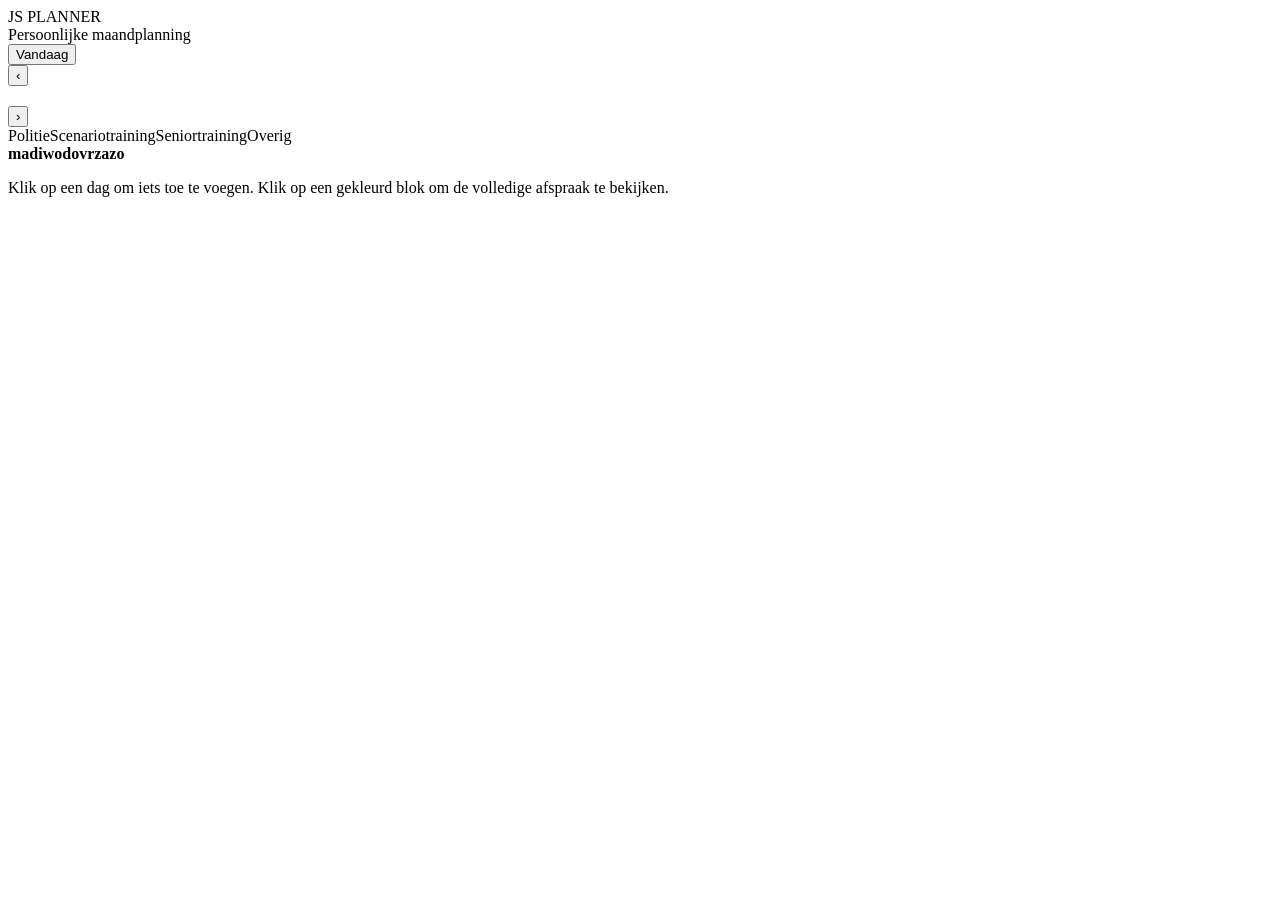
==== index.html @ b54efca0 "Bouw eerste versie JS Planner" ====
<!doctype html>
<html lang="nl">
<head>
<meta charset="utf-8"><meta name="viewport" content="width=device-width,initial-scale=1,viewport-fit=cover">
<meta name="theme-color" content="#102a43"><title>JS Planner</title>
<link rel="manifest" href="manifest.webmanifest"><link rel="stylesheet" href="style.css">
</head>
<body>
<header><div><div class="brand">JS <span>PLANNER</span></div><div class="sub">Persoonlijke maandplanning</div></div><button id="today">Vandaag</button></header>
<main>
<section class="toolbar"><button id="prev" aria-label="Vorige maand">‹</button><h1 id="month"></h1><button id="next" aria-label="Volgende maand">›</button></section>
<section class="legend"><span><i class="police"></i>Politie</span><span><i class="scenario"></i>Scenariotraining</span><span><i class="senior"></i>Seniortraining</span><span><i class="other"></i>Overig</span></section>
<div class="week"><b>ma</b><b>di</b><b>wo</b><b>do</b><b>vr</b><b>za</b><b>zo</b></div>
<section id="calendar" class="calendar"></section>
<p class="hint">Klik op een dag om iets toe te voegen. Klik op een gekleurd blok om de volledige afspraak te bekijken.</p>
</main>
<dialog id="editor"><form method="dialog" id="form"><div class="modal-head"><div><small id="editorLabel">PLANNING</small><h2 id="dateTitle"></h2></div><button class="close" value="cancel" aria-label="Sluiten">×</button></div>
<input type="hidden" id="eventId"><label>Activiteit<select id="activity" required></select></label>
<div class="row"><label>Begintijd<input id="start" type="time"></label><label>Eindtijd<input id="end" type="time"></label></div>
<label>Locatie / organisatie<input id="location" placeholder="Optioneel"></label><label>Notities<textarea id="notes" rows="3" placeholder="Optioneel"></textarea></label>
<div class="actions"><button type="button" id="delete" class="danger">Verwijderen</button><span></span><button value="cancel" class="secondary">Annuleren</button><button type="submit" id="save">Opslaan</button></div></form></dialog>
<script src="app.js"></script>
</body></html>
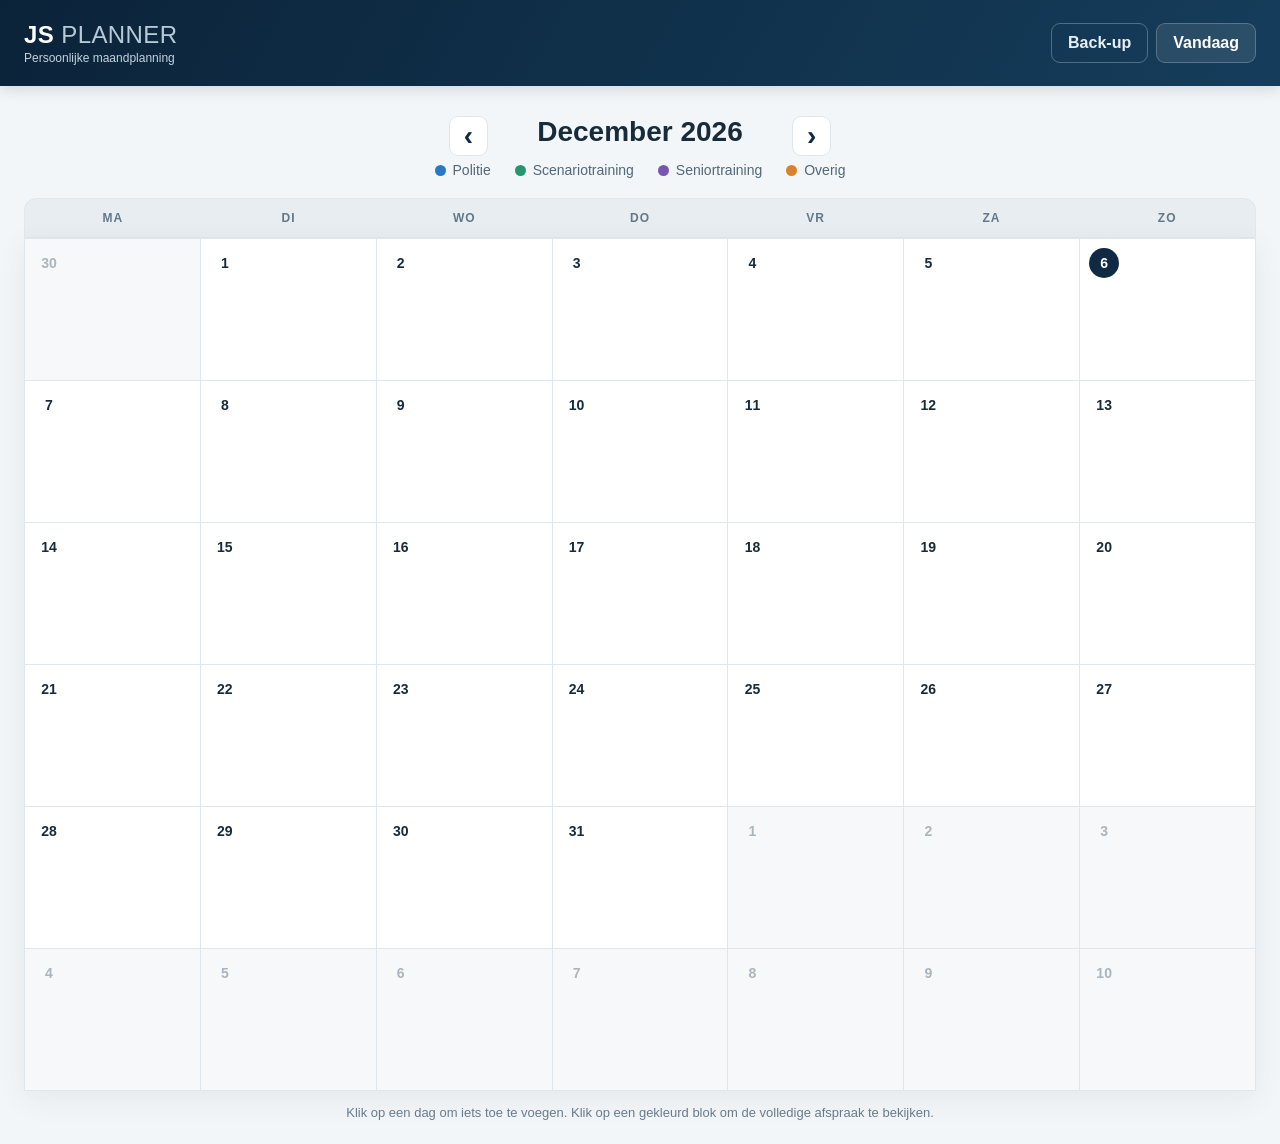
==== commit fa66cee2: "Fix annuleren/sluiten-knoppen, PWA-iconen, service worker en back-upfunctie - Annuleren en x sloegen" ====
--- a/index.html
+++ b/index.html
@@ -3,10 +3,15 @@
 <head>
 <meta charset="utf-8"><meta name="viewport" content="width=device-width,initial-scale=1,viewport-fit=cover">
 <meta name="theme-color" content="#102a43"><title>JS Planner</title>
-<link rel="manifest" href="manifest.webmanifest"><link rel="stylesheet" href="style.css">
+<link rel="manifest" href="manifest.webmanifest">
+<link rel="icon" href="icon-192.png" sizes="192x192" type="image/png">
+<link rel="apple-touch-icon" href="icon-192.png">
+<meta name="apple-mobile-web-app-capable" content="yes">
+<meta name="apple-mobile-web-app-title" content="Planner">
+<link rel="stylesheet" href="style.css">
 </head>
 <body>
-<header><div><div class="brand">JS <span>PLANNER</span></div><div class="sub">Persoonlijke maandplanning</div></div><button id="today">Vandaag</button></header>
+<header><div><div class="brand">JS <span>PLANNER</span></div><div class="sub">Persoonlijke maandplanning</div></div><div class="head-actions"><button id="backup" class="ghost" title="Back-up maken of terugzetten">Back-up</button><button id="today">Vandaag</button></div></header>
 <main>
 <section class="toolbar"><button id="prev" aria-label="Vorige maand">‹</button><h1 id="month"></h1><button id="next" aria-label="Volgende maand">›</button></section>
 <section class="legend"><span><i class="police"></i>Politie</span><span><i class="scenario"></i>Scenariotraining</span><span><i class="senior"></i>Seniortraining</span><span><i class="other"></i>Overig</span></section>
@@ -14,10 +19,14 @@
 <section id="calendar" class="calendar"></section>
 <p class="hint">Klik op een dag om iets toe te voegen. Klik op een gekleurd blok om de volledige afspraak te bekijken.</p>
 </main>
-<dialog id="editor"><form method="dialog" id="form"><div class="modal-head"><div><small id="editorLabel">PLANNING</small><h2 id="dateTitle"></h2></div><button class="close" value="cancel" aria-label="Sluiten">×</button></div>
+<dialog id="editor"><form method="dialog" id="form"><div class="modal-head"><div><small id="editorLabel">PLANNING</small><h2 id="dateTitle"></h2></div><button type="button" class="close" id="closeBtn" aria-label="Sluiten">×</button></div>
 <input type="hidden" id="eventId"><label>Activiteit<select id="activity" required></select></label>
 <div class="row"><label>Begintijd<input id="start" type="time"></label><label>Eindtijd<input id="end" type="time"></label></div>
 <label>Locatie / organisatie<input id="location" placeholder="Optioneel"></label><label>Notities<textarea id="notes" rows="3" placeholder="Optioneel"></textarea></label>
-<div class="actions"><button type="button" id="delete" class="danger">Verwijderen</button><span></span><button value="cancel" class="secondary">Annuleren</button><button type="submit" id="save">Opslaan</button></div></form></dialog>
+<div class="actions"><button type="button" id="delete" class="danger">Verwijderen</button><span></span><button type="button" id="cancelBtn" class="secondary">Annuleren</button><button type="submit" id="save">Opslaan</button></div></form></dialog>
+<dialog id="backupDlg"><div class="modal-head"><div><small>BACK-UP</small><h2>Planning veiligstellen</h2></div><button type="button" class="close" id="backupClose" aria-label="Sluiten">×</button></div>
+<p class="hint" style="text-align:left;margin:0 0 14px">Je planning staat alleen in deze browser. Maak af en toe een back-upbestand, dan kun je hem terugzetten op een ander apparaat of na het wissen van je browsergegevens.</p>
+<div class="actions"><button type="button" id="exportBtn">Back-up downloaden</button><span></span><button type="button" id="importBtn" class="secondary">Bestand terugzetten</button></div>
+<input type="file" id="importFile" accept="application/json,.json" hidden></dialog>
 <script src="app.js"></script>
-</body></html>+</body></html>
--- a/style.css
+++ b/style.css
@@ -0,0 +1,5 @@
+:root{--navy:#102a43;--ink:#172b3a;--muted:#687b8d;--line:#dfe7ed;--bg:#f3f6f8;--police:#2878c7;--scenario:#26966f;--senior:#7756b3;--other:#d9822b}*{box-sizing:border-box}body{margin:0;background:var(--bg);font-family:Inter,Segoe UI,Arial,sans-serif;color:var(--ink)}header{height:86px;background:linear-gradient(120deg,#0b2339,#153d5b);color:#fff;display:flex;align-items:center;justify-content:space-between;padding:0 max(24px,calc((100vw - 1380px)/2));box-shadow:0 3px 15px #0002}.brand{font-weight:900;font-size:24px;letter-spacing:.4px}.brand span{font-weight:400;color:#b9cad7}.sub{font-size:12px;color:#c5d3dd;margin-top:2px}button{font:inherit;border:0;border-radius:9px;padding:10px 16px;background:var(--navy);color:#fff;font-weight:700;cursor:pointer}header button{background:#ffffff18;border:1px solid #ffffff38}main{max-width:1380px;margin:24px auto;padding:0 24px}.toolbar{display:flex;align-items:center;justify-content:center;gap:22px}.toolbar h1{min-width:260px;text-align:center;font-size:28px;margin:6px 0 14px;text-transform:capitalize}.toolbar button{font-size:28px;padding:3px 14px;background:#fff;color:var(--navy);border:1px solid var(--line)}.legend{display:flex;justify-content:center;gap:24px;flex-wrap:wrap;margin:0 0 20px;color:#526777;font-size:14px}.legend span{display:flex;align-items:center;gap:7px}.legend i{width:11px;height:11px;border-radius:50%}.police{background:var(--police)}.scenario{background:var(--scenario)}.senior{background:var(--senior)}.other{background:var(--other)}.week,.calendar{display:grid;grid-template-columns:repeat(7,1fr)}.week{background:#e7edf1;border:1px solid var(--line);border-radius:12px 12px 0 0;overflow:hidden}.week b{text-align:center;text-transform:uppercase;font-size:12px;letter-spacing:1px;padding:12px;color:#637887}.calendar{background:#fff;border-left:1px solid var(--line);border-top:1px solid var(--line);box-shadow:0 8px 28px #18384d12}.day{min-height:142px;padding:9px;border-right:1px solid var(--line);border-bottom:1px solid var(--line);position:relative;overflow:hidden;cursor:pointer}.day:hover{background:#f8fbfd}.day.out{background:#f7f8f9;color:#aab5bd}.num{display:flex;width:30px;height:30px;align-items:center;justify-content:center;font-size:14px;font-weight:700;margin-bottom:5px}.day.today .num{border-radius:50%;background:var(--navy);color:#fff}.event{display:block;width:100%;text-align:left;margin:5px 0 0;padding:8px 9px;border-radius:7px;color:#fff;font-size:14px;line-height:1.15;font-weight:750;white-space:normal;overflow-wrap:normal;word-break:normal;box-shadow:0 2px 4px #0001}.event.police{background:var(--police)}.event.scenario{background:var(--scenario)}.event.senior{background:var(--senior)}.event.other{background:var(--other)}.hint{text-align:center;color:var(--muted);font-size:13px;margin:14px}dialog{width:min(570px,calc(100% - 24px));border:0;border-radius:18px;padding:0;box-shadow:0 25px 70px #071c2e55}dialog::backdrop{background:#071c2e88;backdrop-filter:blur(2px)}form{padding:24px}.modal-head{display:flex;justify-content:space-between;align-items:flex-start;margin-bottom:18px}.modal-head small{font-size:11px;letter-spacing:1.4px;color:#789}.modal-head h2{margin:3px 0;font-size:23px}.close{background:transparent;color:#70818d;font-size:28px;padding:0 5px}label{display:block;font-size:13px;font-weight:750;color:#516777;margin:14px 0}input,select,textarea{display:block;width:100%;margin-top:6px;border:1px solid #ccd8e0;border-radius:9px;padding:11px;background:#fff;font:inherit;color:var(--ink)}textarea{resize:vertical}.row{display:grid;grid-template-columns:1fr 1fr;gap:14px}.actions{display:grid;grid-template-columns:auto 1fr auto auto;gap:8px;align-items:center;margin-top:22px}.secondary{background:#e9eef2;color:#425b6c}.danger{background:transparent;color:#b63a3a;padding-left:0}.hint+*{}@media(max-width:700px){header{height:72px;padding:0 15px}.brand{font-size:20px}.sub{display:none}main{padding:0 10px;margin:14px auto}.toolbar h1{font-size:22px;min-width:190px}.legend{gap:10px 16px;justify-content:flex-start;padding:0 4px}.week b{font-size:10px;padding:9px 2px}.day{min-height:96px;padding:4px}.num{width:23px;height:23px;font-size:12px}.event{font-size:10px;padding:6px 4px;border-radius:5px}.hint{font-size:12px}.row{grid-template-columns:1fr}.actions{grid-template-columns:auto 1fr auto}.actions .secondary{display:none}}@media(max-width:430px){.day{min-height:82px}.event{font-size:9px}.legend{font-size:12px}.toolbar{gap:8px}.toolbar h1{min-width:170px}.toolbar button{padding:2px 11px}}.head-actions{display:flex;align-items:center;gap:8px}
+.ghost{background:transparent;border:1px solid #ffffff44;color:#e8f0f6;font-weight:600}
+#backupDlg{padding:24px}
+#backupDlg .actions{grid-template-columns:auto 1fr auto}
+@media(max-width:700px){.ghost{padding:9px 11px;font-size:13px}.head-actions{gap:6px}header button{padding:9px 12px;font-size:13px}}
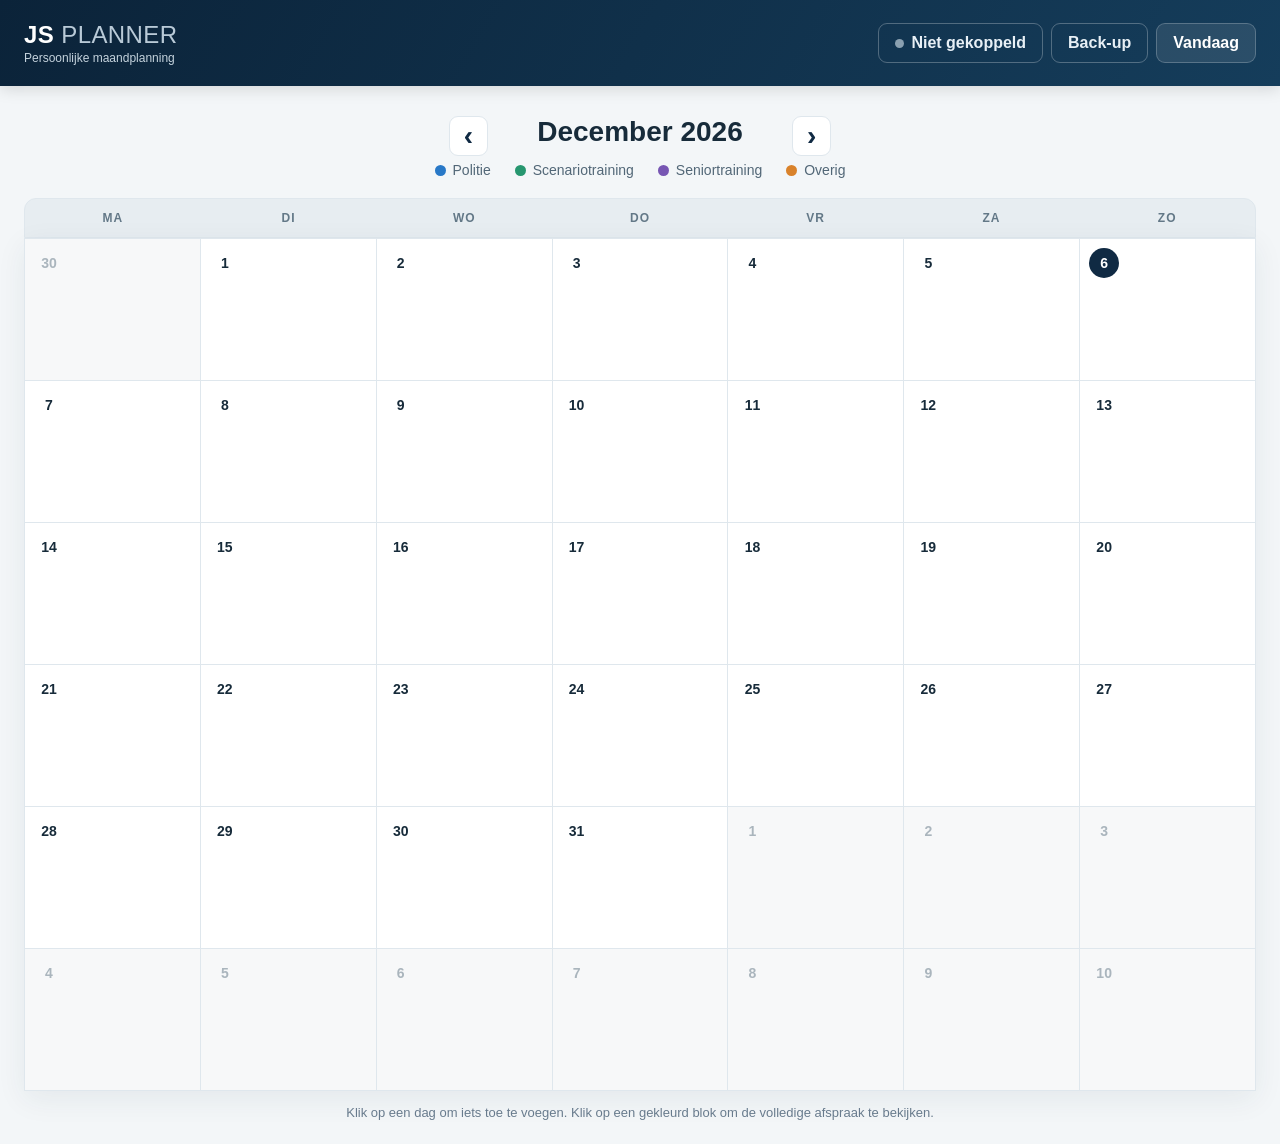
==== commit 34f095c4: "Synchronisatie tussen apparaten via prive GitHub-repo - Afspraken worden opgeslagen in events.json i" ====
--- a/index.html
+++ b/index.html
@@ -11,7 +11,7 @@
 <link rel="stylesheet" href="style.css">
 </head>
 <body>
-<header><div><div class="brand">JS <span>PLANNER</span></div><div class="sub">Persoonlijke maandplanning</div></div><div class="head-actions"><button id="backup" class="ghost" title="Back-up maken of terugzetten">Back-up</button><button id="today">Vandaag</button></div></header>
+<header><div><div class="brand">JS <span>PLANNER</span></div><div class="sub">Persoonlijke maandplanning</div></div><div class="head-actions"><button id="syncBtn" class="ghost sync" title="Synchronisatie"><span id="syncDot" class="dot off"></span><span id="syncText">Sync</span></button><button id="backup" class="ghost" title="Back-up maken of terugzetten">Back-up</button><button id="today">Vandaag</button></div></header>
 <main>
 <section class="toolbar"><button id="prev" aria-label="Vorige maand">‹</button><h1 id="month"></h1><button id="next" aria-label="Volgende maand">›</button></section>
 <section class="legend"><span><i class="police"></i>Politie</span><span><i class="scenario"></i>Scenariotraining</span><span><i class="senior"></i>Seniortraining</span><span><i class="other"></i>Overig</span></section>
@@ -28,5 +28,12 @@
 <p class="hint" style="text-align:left;margin:0 0 14px">Je planning staat alleen in deze browser. Maak af en toe een back-upbestand, dan kun je hem terugzetten op een ander apparaat of na het wissen van je browsergegevens.</p>
 <div class="actions"><button type="button" id="exportBtn">Back-up downloaden</button><span></span><button type="button" id="importBtn" class="secondary">Bestand terugzetten</button></div>
 <input type="file" id="importFile" accept="application/json,.json" hidden></dialog>
+<dialog id="syncDlg"><div class="modal-head"><div><small>SYNCHRONISATIE</small><h2>Zelfde planning op al je apparaten</h2></div><button type="button" class="close" id="syncClose" aria-label="Sluiten">×</button></div>
+<p class="note">Je planning wordt bewaard in een privé-repository op GitHub. Elk apparaat waar je hetzelfde token invult, werkt bij en leest mee. Zonder internet blijft alles gewoon lokaal werken; zodra je weer online bent, wordt het samengevoegd.</p>
+<label>Repository<input id="repoField" placeholder="JSLegalForce/planner-data" autocapitalize="off" autocorrect="off" spellcheck="false"></label>
+<label>Toegangstoken<input id="tokenField" type="password" placeholder="github_pat_…" autocomplete="off" autocapitalize="off" autocorrect="off" spellcheck="false"></label>
+<p class="note">Token maken: GitHub → Settings → Developer settings → Fine-grained tokens → alleen deze repository, rechten <b>Contents: Read and write</b>. Het token blijft op dit apparaat staan en wordt nergens anders heen gestuurd.</p>
+<div class="actions"><button type="button" id="disconnect" class="danger">Ontkoppelen</button><span></span><button type="button" id="syncNow" class="secondary">Nu synchroniseren</button><button type="button" id="connect">Koppelen</button></div></dialog>
+<div id="flash" class="flash"></div>
 <script src="app.js"></script>
 </body></html>
--- a/style.css
+++ b/style.css
@@ -3,3 +3,13 @@
 #backupDlg{padding:24px}
 #backupDlg .actions{grid-template-columns:auto 1fr auto}
 @media(max-width:700px){.ghost{padding:9px 11px;font-size:13px}.head-actions{gap:6px}header button{padding:9px 12px;font-size:13px}}
+.sync{display:flex;align-items:center;gap:7px}
+.dot{width:9px;height:9px;border-radius:50%;background:#8aa0b0;flex:0 0 auto}
+.dot.ok{background:#3ddc97}.dot.busy{background:#ffd166;animation:pulse 1s infinite}.dot.warn{background:#ffa53d}.dot.err{background:#ff6b6b}.dot.off{background:#8aa0b0}
+@keyframes pulse{50%{opacity:.35}}
+#syncDlg{padding:24px}
+#syncDlg .note{font-size:13px;color:#5d7181;line-height:1.5;margin:0 0 6px}
+#syncDlg .actions{grid-template-columns:auto 1fr auto auto}
+.flash{position:fixed;left:50%;bottom:26px;transform:translate(-50%,20px);background:#102a43;color:#fff;padding:12px 18px;border-radius:10px;font-size:14px;font-weight:600;opacity:0;pointer-events:none;transition:.25s;box-shadow:0 10px 30px #0b233933;z-index:9}
+.flash.show{opacity:1;transform:translate(-50%,0)}
+@media(max-width:700px){#syncText{display:none}.sync{padding:9px 11px}#syncDlg .actions{grid-template-columns:auto 1fr auto}#syncDlg .actions .secondary{display:none}}
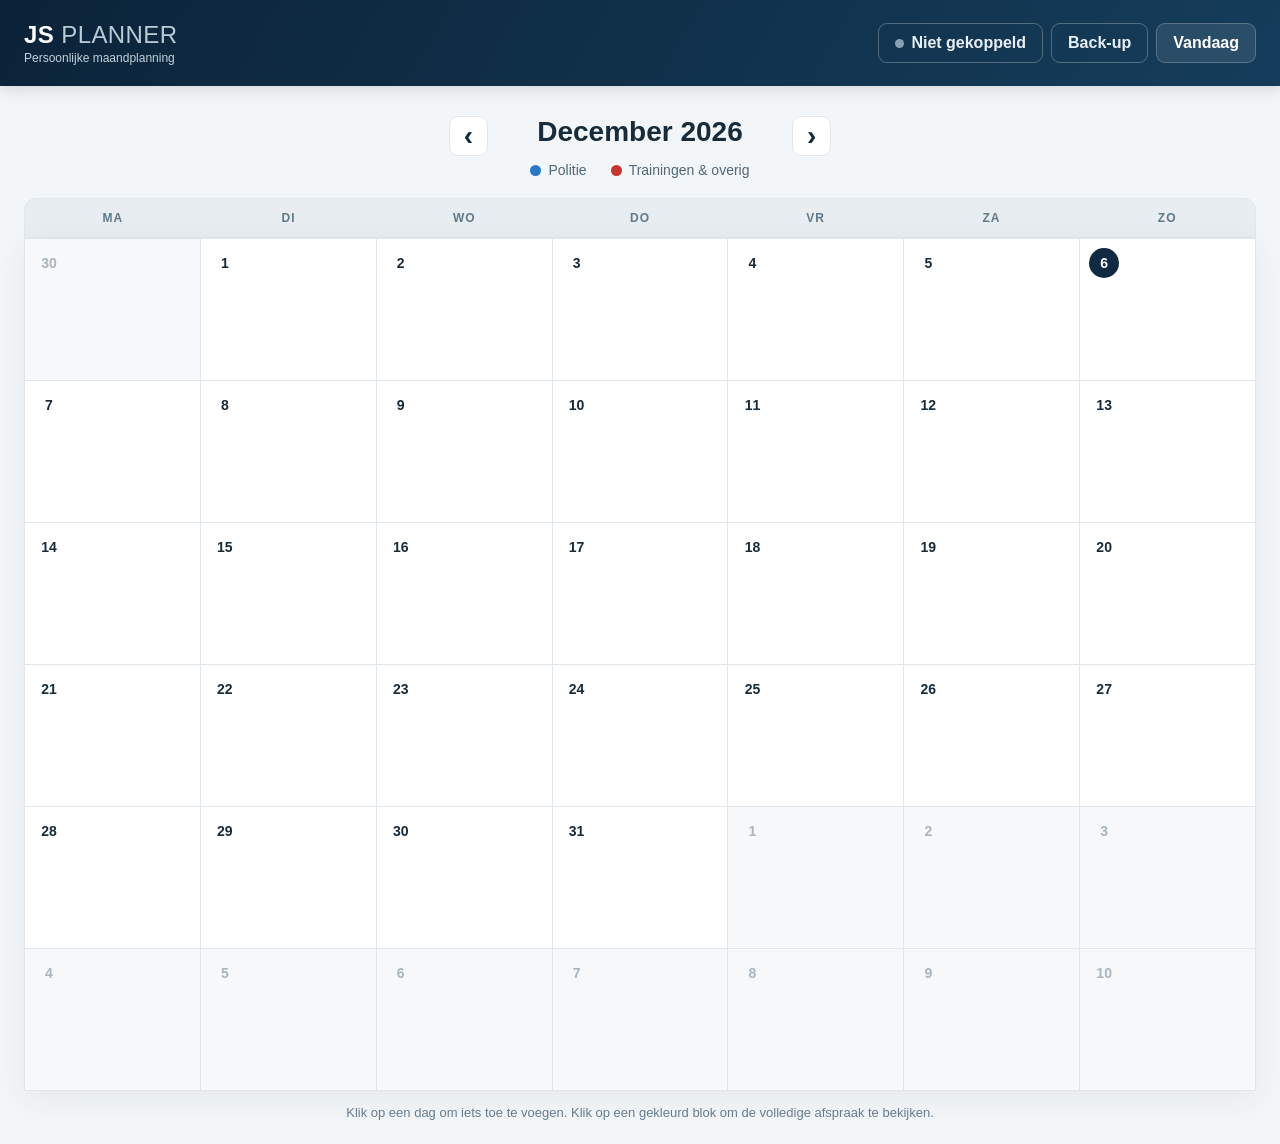
==== commit c6017810: "Mobiel: tijd en naam op aparte regels, nette afbreking; politie blauw, overig rood" ====
--- a/index.html
+++ b/index.html
@@ -14,7 +14,7 @@
 <header><div><div class="brand">JS <span>PLANNER</span></div><div class="sub">Persoonlijke maandplanning</div></div><div class="head-actions"><button id="syncBtn" class="ghost sync" title="Synchronisatie"><span id="syncDot" class="dot off"></span><span id="syncText">Sync</span></button><button id="backup" class="ghost" title="Back-up maken of terugzetten">Back-up</button><button id="today">Vandaag</button></div></header>
 <main>
 <section class="toolbar"><button id="prev" aria-label="Vorige maand">‹</button><h1 id="month"></h1><button id="next" aria-label="Volgende maand">›</button></section>
-<section class="legend"><span><i class="police"></i>Politie</span><span><i class="scenario"></i>Scenariotraining</span><span><i class="senior"></i>Seniortraining</span><span><i class="other"></i>Overig</span></section>
+<section class="legend"><span><i class="police"></i>Politie</span><span><i class="other"></i>Trainingen &amp; overig</span></section>
 <div class="week"><b>ma</b><b>di</b><b>wo</b><b>do</b><b>vr</b><b>za</b><b>zo</b></div>
 <section id="calendar" class="calendar"></section>
 <p class="hint">Klik op een dag om iets toe te voegen. Klik op een gekleurd blok om de volledige afspraak te bekijken.</p>
@@ -33,7 +33,9 @@
 <label>Repository<input id="repoField" placeholder="JSLegalForce/planner-data" autocapitalize="off" autocorrect="off" spellcheck="false"></label>
 <label>Toegangstoken<input id="tokenField" type="password" placeholder="github_pat_…" autocomplete="off" autocapitalize="off" autocorrect="off" spellcheck="false"></label>
 <p class="note">Token maken: GitHub → Settings → Developer settings → Fine-grained tokens → alleen deze repository, rechten <b>Contents: Read and write</b>. Het token blijft op dit apparaat staan en wordt nergens anders heen gestuurd.</p>
-<div class="actions"><button type="button" id="disconnect" class="danger">Ontkoppelen</button><span></span><button type="button" id="syncNow" class="secondary">Nu synchroniseren</button><button type="button" id="connect">Koppelen</button></div></dialog>
+<div id="pairBox" class="pairbox" hidden><div id="qr" class="qr"></div><p class="note pairnote">Scan deze code met de camera van je telefoon. De planner opent en koppelt zichzelf. Laat de code aan niemand anders zien — wie hem scant, komt bij je planning.</p><button type="button" id="pairClose" class="secondary">Code verbergen</button></div>
+<div class="actions"><button type="button" id="disconnect" class="danger">Ontkoppelen</button><span></span><button type="button" id="pairBtn" class="secondary">Telefoon koppelen</button><button type="button" id="syncNow" class="secondary">Nu synchroniseren</button><button type="button" id="connect">Koppelen</button></div></dialog>
 <div id="flash" class="flash"></div>
+<script src="qrcode.js"></script>
 <script src="app.js"></script>
 </body></html>
--- a/style.css
+++ b/style.css
@@ -1,4 +1,7 @@
-:root{--navy:#102a43;--ink:#172b3a;--muted:#687b8d;--line:#dfe7ed;--bg:#f3f6f8;--police:#2878c7;--scenario:#26966f;--senior:#7756b3;--other:#d9822b}*{box-sizing:border-box}body{margin:0;background:var(--bg);font-family:Inter,Segoe UI,Arial,sans-serif;color:var(--ink)}header{height:86px;background:linear-gradient(120deg,#0b2339,#153d5b);color:#fff;display:flex;align-items:center;justify-content:space-between;padding:0 max(24px,calc((100vw - 1380px)/2));box-shadow:0 3px 15px #0002}.brand{font-weight:900;font-size:24px;letter-spacing:.4px}.brand span{font-weight:400;color:#b9cad7}.sub{font-size:12px;color:#c5d3dd;margin-top:2px}button{font:inherit;border:0;border-radius:9px;padding:10px 16px;background:var(--navy);color:#fff;font-weight:700;cursor:pointer}header button{background:#ffffff18;border:1px solid #ffffff38}main{max-width:1380px;margin:24px auto;padding:0 24px}.toolbar{display:flex;align-items:center;justify-content:center;gap:22px}.toolbar h1{min-width:260px;text-align:center;font-size:28px;margin:6px 0 14px;text-transform:capitalize}.toolbar button{font-size:28px;padding:3px 14px;background:#fff;color:var(--navy);border:1px solid var(--line)}.legend{display:flex;justify-content:center;gap:24px;flex-wrap:wrap;margin:0 0 20px;color:#526777;font-size:14px}.legend span{display:flex;align-items:center;gap:7px}.legend i{width:11px;height:11px;border-radius:50%}.police{background:var(--police)}.scenario{background:var(--scenario)}.senior{background:var(--senior)}.other{background:var(--other)}.week,.calendar{display:grid;grid-template-columns:repeat(7,1fr)}.week{background:#e7edf1;border:1px solid var(--line);border-radius:12px 12px 0 0;overflow:hidden}.week b{text-align:center;text-transform:uppercase;font-size:12px;letter-spacing:1px;padding:12px;color:#637887}.calendar{background:#fff;border-left:1px solid var(--line);border-top:1px solid var(--line);box-shadow:0 8px 28px #18384d12}.day{min-height:142px;padding:9px;border-right:1px solid var(--line);border-bottom:1px solid var(--line);position:relative;overflow:hidden;cursor:pointer}.day:hover{background:#f8fbfd}.day.out{background:#f7f8f9;color:#aab5bd}.num{display:flex;width:30px;height:30px;align-items:center;justify-content:center;font-size:14px;font-weight:700;margin-bottom:5px}.day.today .num{border-radius:50%;background:var(--navy);color:#fff}.event{display:block;width:100%;text-align:left;margin:5px 0 0;padding:8px 9px;border-radius:7px;color:#fff;font-size:14px;line-height:1.15;font-weight:750;white-space:normal;overflow-wrap:normal;word-break:normal;box-shadow:0 2px 4px #0001}.event.police{background:var(--police)}.event.scenario{background:var(--scenario)}.event.senior{background:var(--senior)}.event.other{background:var(--other)}.hint{text-align:center;color:var(--muted);font-size:13px;margin:14px}dialog{width:min(570px,calc(100% - 24px));border:0;border-radius:18px;padding:0;box-shadow:0 25px 70px #071c2e55}dialog::backdrop{background:#071c2e88;backdrop-filter:blur(2px)}form{padding:24px}.modal-head{display:flex;justify-content:space-between;align-items:flex-start;margin-bottom:18px}.modal-head small{font-size:11px;letter-spacing:1.4px;color:#789}.modal-head h2{margin:3px 0;font-size:23px}.close{background:transparent;color:#70818d;font-size:28px;padding:0 5px}label{display:block;font-size:13px;font-weight:750;color:#516777;margin:14px 0}input,select,textarea{display:block;width:100%;margin-top:6px;border:1px solid #ccd8e0;border-radius:9px;padding:11px;background:#fff;font:inherit;color:var(--ink)}textarea{resize:vertical}.row{display:grid;grid-template-columns:1fr 1fr;gap:14px}.actions{display:grid;grid-template-columns:auto 1fr auto auto;gap:8px;align-items:center;margin-top:22px}.secondary{background:#e9eef2;color:#425b6c}.danger{background:transparent;color:#b63a3a;padding-left:0}.hint+*{}@media(max-width:700px){header{height:72px;padding:0 15px}.brand{font-size:20px}.sub{display:none}main{padding:0 10px;margin:14px auto}.toolbar h1{font-size:22px;min-width:190px}.legend{gap:10px 16px;justify-content:flex-start;padding:0 4px}.week b{font-size:10px;padding:9px 2px}.day{min-height:96px;padding:4px}.num{width:23px;height:23px;font-size:12px}.event{font-size:10px;padding:6px 4px;border-radius:5px}.hint{font-size:12px}.row{grid-template-columns:1fr}.actions{grid-template-columns:auto 1fr auto}.actions .secondary{display:none}}@media(max-width:430px){.day{min-height:82px}.event{font-size:9px}.legend{font-size:12px}.toolbar{gap:8px}.toolbar h1{min-width:170px}.toolbar button{padding:2px 11px}}.head-actions{display:flex;align-items:center;gap:8px}
+:root{--navy:#102a43;--ink:#172b3a;--muted:#687b8d;--line:#dfe7ed;--bg:#f3f6f8;--police:#2878c7;--scenario:#c8352e;--senior:#c8352e;--other:#c8352e}*{box-sizing:border-box}body{margin:0;background:var(--bg);font-family:Inter,Segoe UI,Arial,sans-serif;color:var(--ink)}header{height:86px;background:linear-gradient(120deg,#0b2339,#153d5b);color:#fff;display:flex;align-items:center;justify-content:space-between;padding:0 max(24px,calc((100vw - 1380px)/2));box-shadow:0 3px 15px #0002}.brand{font-weight:900;font-size:24px;letter-spacing:.4px}.brand span{font-weight:400;color:#b9cad7}.sub{font-size:12px;color:#c5d3dd;margin-top:2px}button{font:inherit;border:0;border-radius:9px;padding:10px 16px;background:var(--navy);color:#fff;font-weight:700;cursor:pointer}header button{background:#ffffff18;border:1px solid #ffffff38}main{max-width:1380px;margin:24px auto;padding:0 24px}.toolbar{display:flex;align-items:center;justify-content:center;gap:22px}.toolbar h1{min-width:260px;text-align:center;font-size:28px;margin:6px 0 14px;text-transform:capitalize}.toolbar button{font-size:28px;padding:3px 14px;background:#fff;color:var(--navy);border:1px solid var(--line)}.legend{display:flex;justify-content:center;gap:24px;flex-wrap:wrap;margin:0 0 20px;color:#526777;font-size:14px}.legend span{display:flex;align-items:center;gap:7px}.legend i{width:11px;height:11px;border-radius:50%}.police{background:var(--police)}.scenario{background:var(--scenario)}.senior{background:var(--senior)}.other{background:var(--other)}.week,.calendar{display:grid;grid-template-columns:repeat(7,minmax(0,1fr))}.week{background:#e7edf1;border:1px solid var(--line);border-radius:12px 12px 0 0;overflow:hidden}.week b{min-width:0;text-align:center;text-transform:uppercase;font-size:12px;letter-spacing:1px;padding:12px;color:#637887}.calendar{background:#fff;border-left:1px solid var(--line);border-top:1px solid var(--line);box-shadow:0 8px 28px #18384d12}.day{min-width:0;min-height:142px;padding:9px;border-right:1px solid var(--line);border-bottom:1px solid var(--line);position:relative;overflow:visible;cursor:pointer}.day:hover{background:#f8fbfd}.day.out{background:#f7f8f9;color:#aab5bd}.num{display:flex;width:30px;height:30px;align-items:center;justify-content:center;font-size:14px;font-weight:700;margin-bottom:5px}.day.today .num{border-radius:50%;background:var(--navy);color:#fff}.event{display:flex;flex-direction:column;justify-content:center;align-items:stretch;width:100%;text-align:left;margin:0 0 5px;padding:4px 9px;height:44px;border-radius:7px;color:#fff;font-size:12.5px;line-height:1.2;font-weight:700;overflow:hidden;box-shadow:0 1px 3px #0b233926}
+.event .tm{display:block;font-size:11px;font-weight:600;opacity:.88;line-height:1.15;font-variant-numeric:tabular-nums;white-space:nowrap}
+.event .lbl{display:-webkit-box;-webkit-line-clamp:2;line-clamp:2;-webkit-box-orient:vertical;width:100%;overflow:hidden;word-break:normal;overflow-wrap:normal;-webkit-hyphens:manual;hyphens:manual}
+.event .tm+.lbl{-webkit-line-clamp:1;line-clamp:1;white-space:nowrap;text-overflow:ellipsis;display:block}.event.police{background:var(--police)}.event.scenario{background:var(--scenario)}.event.senior{background:var(--senior)}.event.other{background:var(--other)}.hint{text-align:center;color:var(--muted);font-size:13px;margin:14px}dialog{width:min(570px,calc(100% - 24px));border:0;border-radius:18px;padding:0;box-shadow:0 25px 70px #071c2e55}dialog::backdrop{background:#071c2e88;backdrop-filter:blur(2px)}form{padding:24px}.modal-head{display:flex;justify-content:space-between;align-items:flex-start;margin-bottom:18px}.modal-head small{font-size:11px;letter-spacing:1.4px;color:#789}.modal-head h2{margin:3px 0;font-size:23px}.close{background:transparent;color:#70818d;font-size:28px;padding:0 5px}label{display:block;font-size:13px;font-weight:750;color:#516777;margin:14px 0}input,select,textarea{display:block;width:100%;margin-top:6px;border:1px solid #ccd8e0;border-radius:9px;padding:11px;background:#fff;font:inherit;color:var(--ink)}textarea{resize:vertical}.row{display:grid;grid-template-columns:1fr 1fr;gap:14px}.actions{display:grid;grid-template-columns:auto 1fr auto auto;gap:8px;align-items:center;margin-top:22px}.secondary{background:#e9eef2;color:#425b6c}.danger{background:transparent;color:#b63a3a;padding-left:0}.hint+*{}@media(max-width:700px){header{height:72px;padding:0 15px}.brand{font-size:20px}.sub{display:none}main{padding:0 6px;margin:14px auto}.toolbar h1{font-size:22px;min-width:190px}.legend{gap:10px 16px;justify-content:flex-start;padding:0 4px}.week b{font-size:10px;padding:9px 2px}.day{min-height:96px;padding:3px 2px}.num{width:23px;height:23px;font-size:12px;margin-left:1px}.event{font-size:9px;font-weight:650;letter-spacing:-.1px;line-height:1.15;padding:3px 3px 3px 4px;height:40px;justify-content:flex-start;border-radius:5px;margin:0 0 3px}.event .tm{font-size:8.5px;margin-bottom:1px}.event .tm+.lbl{display:-webkit-box;white-space:normal;-webkit-line-clamp:2;line-clamp:2}.event .lbl:only-child{margin:auto 0}.hint{font-size:12px}.row{grid-template-columns:1fr}.actions{grid-template-columns:auto 1fr auto}.actions .secondary{display:none}}@media(max-width:430px){.day{min-height:84px}.event{font-size:8.5px;height:38px;padding:3px 2px 3px 3px}.event .tm{font-size:8px}.legend{font-size:12px}.toolbar{gap:8px}.toolbar h1{min-width:170px}.toolbar button{padding:2px 11px}}.head-actions{display:flex;align-items:center;gap:8px}
 .ghost{background:transparent;border:1px solid #ffffff44;color:#e8f0f6;font-weight:600}
 #backupDlg{padding:24px}
 #backupDlg .actions{grid-template-columns:auto 1fr auto}
@@ -13,3 +16,7 @@
 .flash{position:fixed;left:50%;bottom:26px;transform:translate(-50%,20px);background:#102a43;color:#fff;padding:12px 18px;border-radius:10px;font-size:14px;font-weight:600;opacity:0;pointer-events:none;transition:.25s;box-shadow:0 10px 30px #0b233933;z-index:9}
 .flash.show{opacity:1;transform:translate(-50%,0)}
 @media(max-width:700px){#syncText{display:none}.sync{padding:9px 11px}#syncDlg .actions{grid-template-columns:auto 1fr auto}#syncDlg .actions .secondary{display:none}}
+.pairbox{text-align:center;margin:16px 0 4px;padding:16px;border:1px solid var(--line);border-radius:14px;background:#f8fafc}
+.qr{display:flex;justify-content:center}
+.qr svg{width:min(260px,60vw);height:auto;background:#fff;border-radius:8px}
+.pairnote{margin:12px 0 10px!important;text-align:left}
